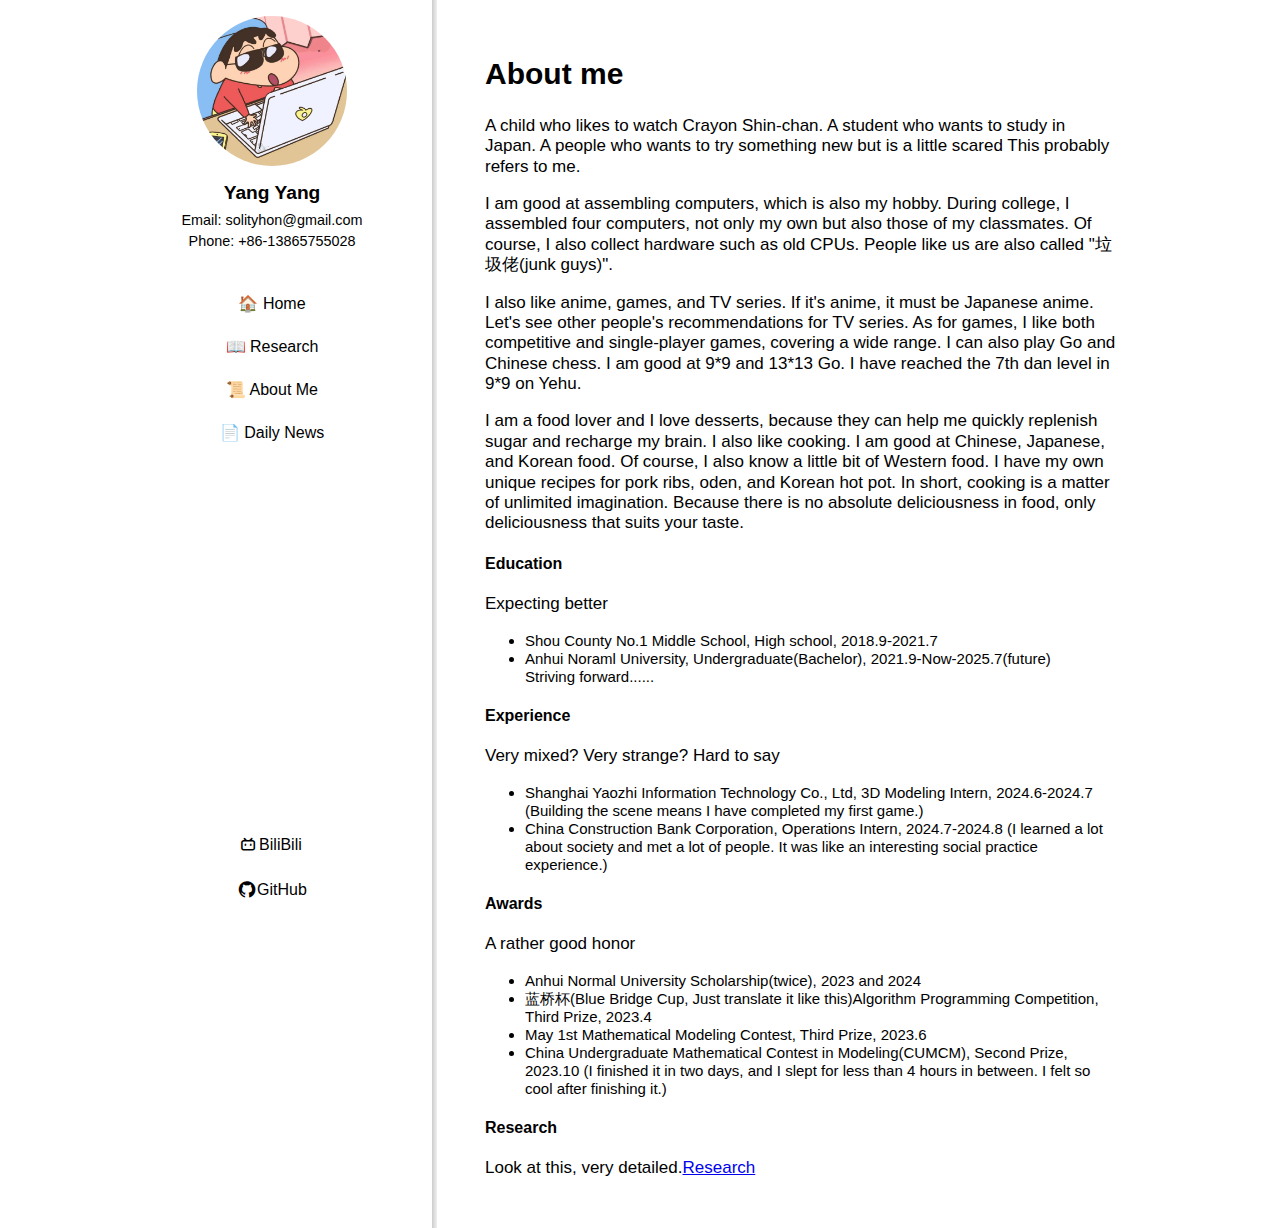
==== page/about.html @ 347483c3 "Add files via upload" ====
<!DOCTYPE html>
<html lang="en">
<head>
    <meta charset="UTF-8">
    <meta name="viewport" content="width=device-width, initial-scale=1.0">
    <title>Yang Yang Page</title>
    <link rel="stylesheet" href="research.css">
    <link rel="stylesheet" href="../font/iconfont.css">
</head>
<body>
    <div class="container">
        <!-- 左侧导航栏 -->
        <aside class="sidebar">
            <div class="profile">
                <img src="../image/2.jpg" alt="Yang Yang photo">
                <h1>Yang Yang</h1>
                <p>Email: solityhon@gmail.com</p>
                <p>Phone: +86-13865755028</p>
            </div>
            <nav class="menu">
                <ul>
                    <li><a href="../index.html">🏠 Home</a></li>
                    <li><a href="research.html">📖 Research</a></li>
                    <li><a href="../page/about.html">📜 About Me</a></li>     
                    <li><a href="../page/news.html">📄 Daily News</a></li>
                    
                </ul>
            </nav>
            <nav class="WebSite">
                <ul>
                    <li><a href="https://space.bilibili.com/505526554" target="_blank"> 
                        <spon class="iconfont icon-bilibili"></spon> BiliBili
                    </a></li>
                    <li><a href="https://github.com/yy8896" target="_blank">
                        <spon class="iconfont icon-github"></spon> GitHub
                    </a></li>
                </ul>
            </nav>
        </aside>

        <!-- 分隔线 -->
        <div class="divider"></div>

        <!-- 右侧主要内容 -->
        <main class="main-content">
            <section id="About">
                <h2>About me</h2>
            </section>
            <section>
                <p>
                    A child who likes to watch Crayon Shin-chan.
                    A student who wants to study in Japan.
                    A people who wants to try something new but is a little scared
                    This probably refers to me.
                </p>
                <p>
                    I am good at assembling computers, which is also my hobby. 
                    During college, I assembled four computers, not only my own but also those of my classmates.
                    Of course, I also collect hardware such as old CPUs. 
                    People like us are also called "垃圾佬(junk guys)".
                </p>
                <p>
                    I also like anime, games, and TV series. 
                    If it's anime, it must be Japanese anime.
                    Let's see other people's recommendations for TV series.
                    As for games, I like both competitive and single-player games, covering a wide range.
                    I can also play Go and Chinese chess. 
                    I am good at 9*9 and 13*13 Go. I have reached the 7th dan level in 9*9 on Yehu.
                </p>
                <p>
                    I am a food lover and I love desserts, 
                    because they can help me quickly replenish sugar and recharge my brain.
                    I also like cooking. 
                    I am good at Chinese, Japanese, and Korean food. 
                    Of course, I also know a little bit of Western food. 
                    I have my own unique recipes for pork ribs, oden, and Korean hot pot.
                    In short, cooking is a matter of unlimited imagination. 
                    Because there is no absolute deliciousness in food, 
                    only deliciousness that suits your taste.
                </p>
            </section>
            <section> 
                <h4>Education</h4>
                <p>
                    Expecting better
                </p>
                <ul>
                    <li>
                        Shou County No.1 Middle School, High school, 2018.9-2021.7
                    </li>
                    <li>
                        Anhui Noraml University, Undergraduate(Bachelor), 2021.9-Now-2025.7(future)
                    </li>
                    Striving forward......
                </ul> 
                <h4>Experience</h4>
                <p>
                    Very mixed? Very strange? Hard to say
                </p>
                <ul>
                    <li>
                        Shanghai Yaozhi Information Technology Co., Ltd, 3D Modeling Intern, 2024.6-2024.7
                        (Building the scene means I have completed my first game.)
                    </li>
                    <li>
                        China Construction Bank Corporation, Operations Intern, 2024.7-2024.8
                        (I learned a lot about society and met a lot of people. It was like an interesting social practice experience.)
                    </li>
                </ul>
                <h4>Awards</h4>
                <p>
                    A rather good honor
                </p>
                <ul>
                    <li>
                        Anhui Normal University Scholarship(twice), 2023 and 2024
                    </li>
                    <li>
                        蓝桥杯(Blue Bridge Cup, Just translate it like this)Algorithm Programming Competition, Third Prize, 2023.4
                    </li>
                    <li>
                        May 1st Mathematical Modeling Contest, Third Prize, 2023.6
                    </li>
                    <li>
                        China Undergraduate Mathematical Contest in Modeling(CUMCM), Second Prize, 2023.10
                        (I finished it in two days, and I slept for less than 4 hours in between. I felt so cool after finishing it.)
                    </li>    
                </ul>
                <h4>Research</h4>
                <p>
                    Look at this, very detailed.<a href="research.html">Research</a>
                </p>
            </section>
        </main>
    </div>
</body>
</html>
---- page/research.css ----
/* 全局样式 */
body {
    margin: 0;
    font-family: 'Arial', sans-serif;
    color: #000;
    display: flex;
    justify-content: center;
    background-color: transparent; /* 使用浏览器默认背景颜色 */
}

.container {
    display: flex;
    width: 80%; /* 页面宽度 */
    max-width: 1200px; /* 最大宽度 */
}

/* 左侧导航栏样式 */
.sidebar {
    width: 25%;
    padding: 1rem;
    display: flex; /* 使用 flex 布局 */
    flex-direction: column; /* 垂直排列内容 */
    align-items: center; /* 水平居中头像和个人信息 */
    height: 100vh; 
}

/*图像设置为块级元素*/
img {
    display: block;
    margin: 0 auto;
}

/* 个人信息样式 */
.profile img {
    width: 150px;
    height: 150px;
    border-radius: 50%;
    margin-bottom: 1rem;
}

.profile h1 {
    margin: 0.5rem 0;
    font-size: 1.2rem;
    text-align: center; 
}

.profile p {
    margin: 0.3rem 0;
    font-size: 0.9rem;
    text-align: center; 
}

/* 菜单样式 */
.menu {
    width: 100%; /* 菜单占满导航栏宽度 */
    text-align: center; 
    flex-grow: 1;
}

.menu ul {
    list-style: none;
    padding: 0;
    margin: 2rem 0 0 0; /* 菜单与个人信息的间距 */
}

.menu li {
    margin: 0.5rem 0;
}

.menu a {
    text-decoration: none;
    color: inherit; /* 使用默认字体颜色 */
    padding: 0.5rem 0; /* 上下间距 */
    display: block; /* 菜单项占整行，易于点击 */
}

/* 网站链接样式 */
.WebSite {
    margin-top: auto; /* 将社交媒体链接推到最下方 */
    text-align: left; /* 左对齐社交媒体链接 */
}

.WebSite ul {
    list-style: none;
    padding: 0;
    margin: 2rem 0 0 0;
}

.WebSite li{
    margin: 0.5rem 0;

}

.WebSite spon{
    font-size: 20px; /* 字体图标大小 */
}

.WebSite a {
    text-decoration: none;
    color: black; /* 保持默认字体颜色 */
    padding: 0.5rem 0; /* 上下间距 */
    display: flex;
    align-items: center; /* 对齐图标和文本 */
}


/* 分隔线样式 */
.divider {
    width: 5px; /* 分隔线宽度 */
    background: linear-gradient(to right, #ccc, #f0f0f0); /* 从左到右的灰色渐变 */
    margin: 0 1rem; /* 左右间距 */
    height: /* 全局样式 */
body {
    margin: 0;
    font-family: 'Arial', sans-serif;
    color: #000;
    display: flex;
    justify-content: center;
    background-color: transparent; /* 使用浏览器默认背景颜色 */
}

.container {
    display: flex;
    width: 80%; /* 页面宽度 */
    max-width: 1200px; /* 最大宽度 */
}

/* 左侧导航栏样式 */
.sidebar {
    width: 25%;
    padding: 1rem;
    display: flex; /* 使用 flex 布局 */
    flex-direction: column; /* 垂直排列内容 */
    align-items: center; /* 水平居中头像和个人信息 */
    height: 100vh; 
}

/*图像设置为块级元素*/
img {
    display: block;
    margin: 0 auto;
}

/* 个人信息样式 */
.profile img {
    width: 150px;
    height: 150px;
    border-radius: 50%;
    margin-bottom: 1rem;
}

.profile h1 {
    margin: 0.5rem 0;
    font-size: 1.2rem;
    text-align: center; 
}

.profile p {
    margin: 0.3rem 0;
    font-size: 0.9rem;
    text-align: center; 
}

/* 菜单样式 */
.menu {
    width: 100%; /* 菜单占满导航栏宽度 */
    text-align: center; 
    flex-grow: 1;
}

.menu ul {
    list-style: none;
    padding: 0;
    margin: 2rem 0 0 0; /* 菜单与个人信息的间距 */
}

.menu li {
    margin: 0.5rem 0;
}

.menu a {
    text-decoration: none;
    color: inherit; /* 使用默认字体颜色 */
    padding: 0.5rem 0; /* 上下间距 */
    display: block; /* 菜单项占整行，易于点击 */
}

/* 网站链接样式 */
.WebSite {
    margin-top: auto; /* 将社交媒体链接推到最下方 */
    text-align: left; /* 左对齐社交媒体链接 */
}

.WebSite ul {
    list-style: none;
    padding: 0;
    margin: 2rem 0 0 0;
}

.WebSite li{
    margin: 0.5rem 0;

}

.WebSite spon{
    font-size: 20px; /* 字体图标大小 */
}

.WebSite a {
    text-decoration: none;
    color: black; /* 保持默认字体颜色 */
    padding: 0.5rem 0; /* 上下间距 */
    display: flex;
    align-items: center; /* 对齐图标和文本 */
}


/* 分隔线样式 */
.divider {
    width: 5px; /* 分隔线宽度 */
    background: linear-gradient(to right, #ccc, #f0f0f0); /* 从左到右的灰色渐变 */
    margin: 0 1rem; /* 左右间距 */
    height: 100vh; /* 自动匹配内容高度 */
}

/* 右侧主要内容样式 */
.main-content {
    flex: 1;
    padding: 2rem;
    justify-content: center;
    align-items: center;
}

.main-content h2 {
    font-size: 30px;
}

.main-content h3 {
    font-size: 25px;
}

.main-content p {
    line-height: 1.2;
    align-items: center;
    font-size: 17px;
}

.main-content ul, .main-content li {
    line-height: 1.2;
    color: black;
    align-items: center;
    font-size: 15px;
}

.WebSite a {
    text-decoration: none;
    color: black; /* 保持默认字体颜色 */
    padding: 0.5rem 0; /* 上下间距 */
    display: flex;
}; /* 自动匹配内容高度 */
}

/* 右侧主要内容样式 */
.main-content {
    flex: 1;
    padding: 2rem;
    justify-content: center;
    align-items: center;
}

.main-content h2 {
    font-size: 30px;
}

.main-content h3 {
    font-size: 25px;
}

.main-content p {
    line-height: 1.2;
    align-items: center;
    font-size: 17px;
}

.main-content ul, .main-content li {
    line-height: 1.2;
    color: black;
    align-items: center;
    font-size: 15px;
}

.WebSite a {
    text-decoration: none;
    color: black; /* 保持默认字体颜色 */
    padding: 0.5rem 0; /* 上下间距 */
    display: flex;
}
---- font/iconfont.css ----
@font-face {
  font-family: "iconfont"; /* Project id  */
  src: url('iconfont.ttf?t=1731826044701') format('truetype');
}

.iconfont {
  font-family: "iconfont" !important;
  font-size: 16px;
  font-style: normal;
  -webkit-font-smoothing: antialiased;
  -moz-osx-font-smoothing: grayscale;
}

.icon-bilibili:before {
  content: "\e66a";
}

.icon-instagram:before {
  content: "\e87f";
}

.icon-Youtube:before {
  content: "\e880";
}

.icon-github:before {
  content: "\e972";
}

.icon-twiter:before {
  content: "\e75c";
}
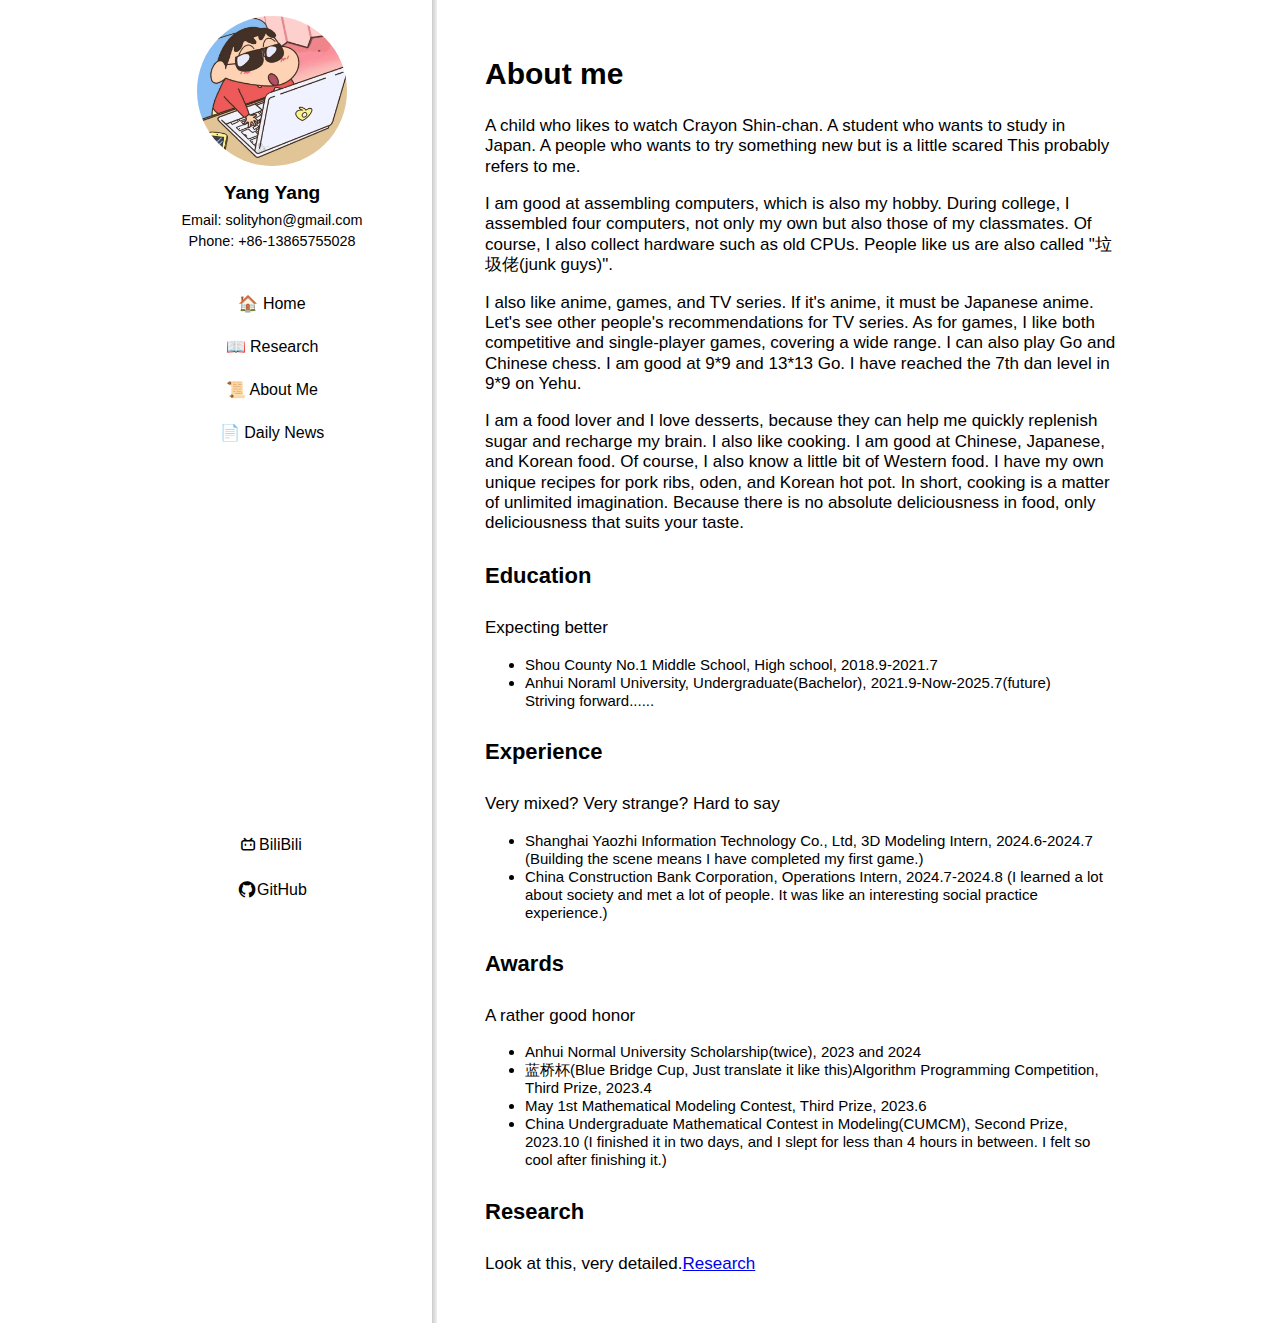
==== commit 4b039585: "Add files via upload" ====
--- a/page/about.html
+++ b/page/about.html
@@ -4,7 +4,7 @@
     <meta charset="UTF-8">
     <meta name="viewport" content="width=device-width, initial-scale=1.0">
     <title>Yang Yang Page</title>
-    <link rel="stylesheet" href="research.css">
+    <link rel="stylesheet" href="about.css">
     <link rel="stylesheet" href="../font/iconfont.css">
 </head>
 <body>
@@ -21,8 +21,8 @@
                 <ul>
                     <li><a href="../index.html">🏠 Home</a></li>
                     <li><a href="research.html">📖 Research</a></li>
-                    <li><a href="../page/about.html">📜 About Me</a></li>     
-                    <li><a href="../page/news.html">📄 Daily News</a></li>
+                    <li><a href="about.html">📜 About Me</a></li>     
+                    <li><a href="news.html">📄 Daily News</a></li>
                     
                 </ul>
             </nav>
--- a/page/about.css
+++ b/page/about.css
@@ -0,0 +1,149 @@
+/* 全局样式 */
+body {
+    margin: 0;
+    font-family: 'Arial', sans-serif;
+    color: #000;
+    display: flex;
+    justify-content: center;
+    background-color: transparent; /* 使用浏览器默认背景颜色 */
+}
+
+.container {
+    display: flex;
+    width: 80%; /* 页面宽度 */
+    max-width: 1200px; /* 最大宽度 */
+}
+
+/* 左侧导航栏样式 */
+.sidebar {
+    width: 25%;
+    padding: 1rem;
+    display: flex; /* 使用 flex 布局 */
+    flex-direction: column; /* 垂直排列内容 */
+    align-items: center; /* 水平居中头像和个人信息 */
+    height: 100vh; 
+}
+
+/*图像设置为块级元素*/
+img {
+    display: block;
+    margin: 0 auto;
+}
+
+/* 个人信息样式 */
+.profile img {
+    width: 150px;
+    height: 150px;
+    border-radius: 50%;
+    margin-bottom: 1rem;
+}
+
+.profile h1 {
+    margin: 0.5rem 0;
+    font-size: 1.2rem;
+    text-align: center; 
+}
+
+.profile p {
+    margin: 0.3rem 0;
+    font-size: 0.9rem;
+    text-align: center; 
+}
+
+/* 菜单样式 */
+.menu {
+    width: 100%; /* 菜单占满导航栏宽度 */
+    text-align: center; 
+    flex-grow: 1;
+}
+
+.menu ul {
+    list-style: none;
+    padding: 0;
+    margin: 2rem 0 0 0; /* 菜单与个人信息的间距 */
+}
+
+.menu li {
+    margin: 0.5rem 0;
+}
+
+.menu a {
+    text-decoration: none;
+    color: inherit; /* 使用默认字体颜色 */
+    padding: 0.5rem 0; /* 上下间距 */
+    display: block; /* 菜单项占整行，易于点击 */
+}
+
+/* 网站链接样式 */
+.WebSite {
+    margin-top: auto; /* 将社交媒体链接推到最下方 */
+    text-align: left; /* 左对齐社交媒体链接 */
+}
+
+.WebSite ul {
+    list-style: none;
+    padding: 0;
+    margin: 2rem 0 0 0;
+}
+
+.WebSite li{
+    margin: 0.5rem 0;
+
+}
+
+.WebSite spon{
+    font-size: 20px; /* 字体图标大小 */
+}
+
+.WebSite a {
+    text-decoration: none;
+    color: black; /* 保持默认字体颜色 */
+    padding: 0.5rem 0; /* 上下间距 */
+    display: flex;
+    align-items: center; /* 对齐图标和文本 */
+}
+
+
+/* 分隔线样式 */
+.divider {
+    width: 5px; /* 分隔线宽度 */
+    background: linear-gradient(to right, #ccc, #f0f0f0); /* 从左到右的灰色渐变 */
+    margin: 0 1rem; /* 左右间距 */
+    height: auto; /* 自动匹配内容高度 */
+}
+
+/* 右侧主要内容样式 */
+.main-content {
+    flex: 1;
+    padding: 2rem;
+    justify-content: center;
+    align-items: center;
+}
+
+.main-content h2 {
+    font-size: 30px;
+}
+
+.main-content h4 {
+    font-size: 22px;
+}
+
+.main-content p {
+    line-height: 1.2;
+    align-items: center;
+    font-size: 17px;
+}
+
+.main-content ul, .main-content li {
+    line-height: 1.2;
+    color: black;
+    align-items: center;
+    font-size: 15px;
+}
+
+.WebSite a {
+    text-decoration: none;
+    color: black; /* 保持默认字体颜色 */
+    padding: 0.5rem 0; /* 上下间距 */
+    display: flex;
+}